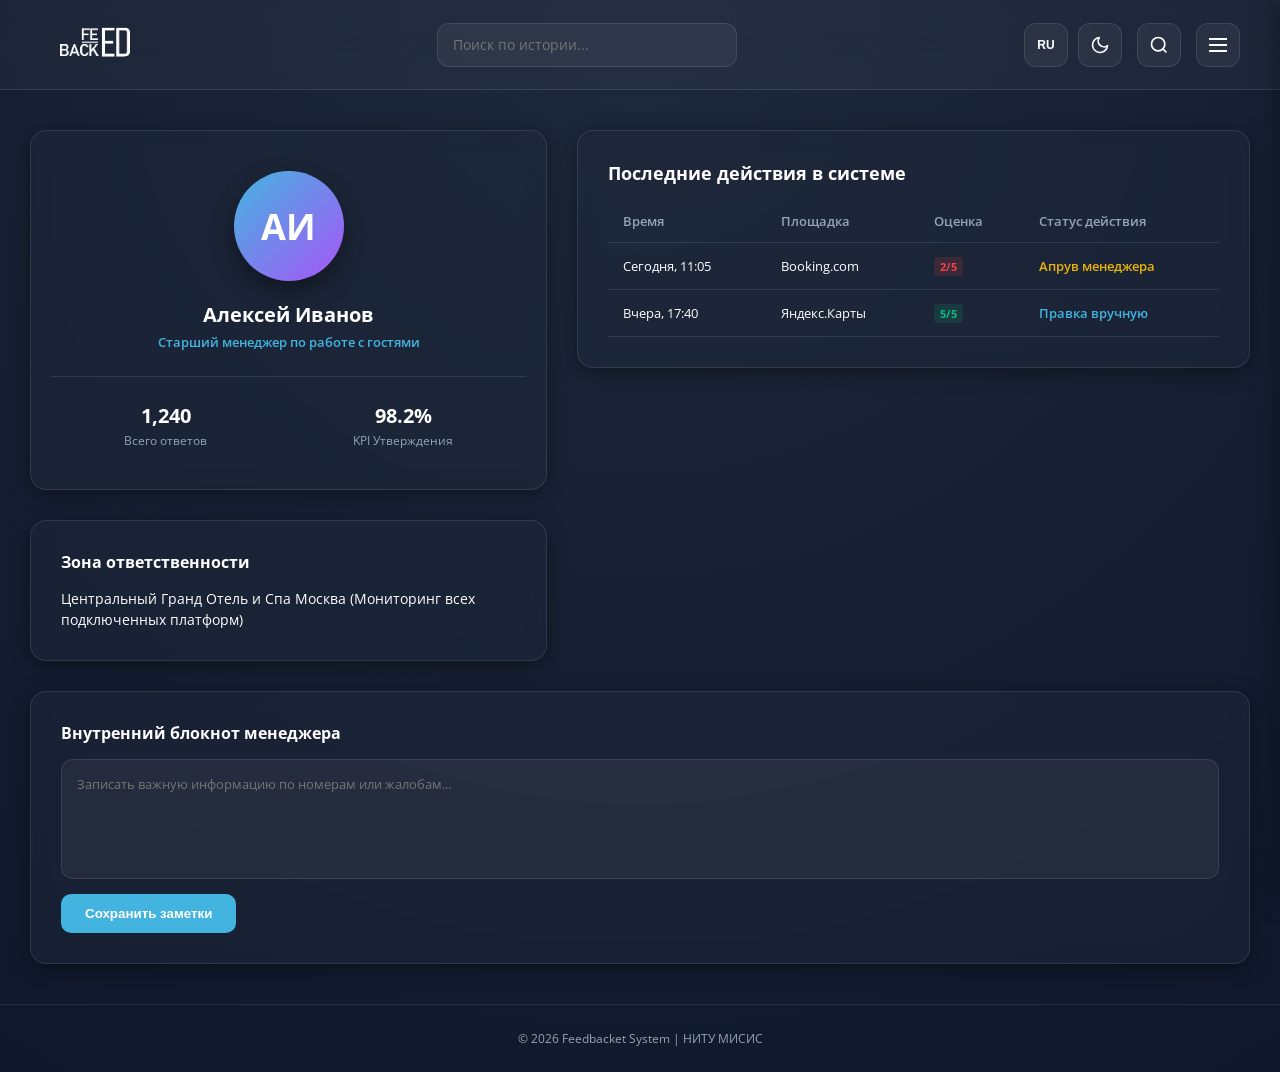
==== account.html @ 24fef032 "Полная проработка и переработка сайта. Добавлены все окна и функциональные блоки и активности. Далее" ====
<!DOCTYPE html>
<html lang="ru">
<head>
    <meta charset="UTF-8">
    <meta name="viewport" content="width=device-width, initial-scale=1.0">
    <link rel="stylesheet" href="styles.css" />
    <link rel="preconnect" href="https://fonts.googleapis.com">
    <link rel="preconnect" href="https://fonts.gstatic.com" crossorigin>
    <link href="https://fonts.googleapis.com/css2?family=Open+Sans:ital,wght@0,300..800;1,300..800&display=swap" rel="stylesheet">
    <title>Feedbacket | Личный кабинет</title>
</head>
<body class="Main_part">

    <div class="sidebar" id="sidebarMenu">
        <div class="sidebar-header">
            <span class="sidebar-title" data-en="Navigation" data-ru="Навигация">Навигация</span>
            <button class="close-sidebar-btn" id="closeSidebar">&times;</button>
        </div>
        <ul class="sidebar-links">
            <li><a href="index.html" data-en="Home" data-ru="Главная">Главная</a></li>
            <li><a href="workspace.html" data-en="Manager Workspace" data-ru="Рабочее окно менеджера">Рабочее окно менеджера</a></li>
            <li><a href="account.html" class="active" data-en="Manager Account" data-ru="Аккаунт менеджера">Аккаунт менеджера</a></li>
            <li><a href="settings.html" data-en="Application Settings" data-ru="Настройки приложения">Настройки приложения</a></li>
            <li class="sidebar-divider"></li>
            <li><a href="#" class="logout-link" data-en="Logout" data-ru="Выход">Выход</a></li>
        </ul>
    </div>

    <div class="main-content-wrapper" id="contentWrapper">
        <section class="Upside_line">
            <div class="Upside_line_logo">
                <a href="index.html">
                    <img class="Upside_line_logo_image" id="logoImg" src="all_styles/logo-white.png" alt="Логотип">
                </a>
            </div>
            <div class="Search_container" id="searchContainer">
                <input type="text" class="Search_input" id="searchInput" placeholder="Поиск по истории...">
            </div>
            <div class="Upside_menu">
                <div class="Other_menu">
                    <div class="Language_menu"><button class="Languge_menu_icon" id="LangBtn"><span class="lang-text">RU</span></button></div>
                    <div class="Theme_menu">
                        <button class="Theme_menu_icon" id="ThemBtn" title="Изменить тему">
                            <span id="themeIcon" style="display: flex; align-items: center; justify-content: center; width: 20px; height: 20px;"></span>
                        </button>
                    </div>
                </div>
                <div class="Searching_menu">
                    <button class="Searching_menu_button" id="searchBtn">
                        <svg class="search-icon-svg" viewBox="0 0 24 24" fill="none" stroke="currentColor" stroke-width="2">
                            <circle cx="11" cy="11" r="8"></circle>
                            <line x1="21" y1="21" x2="16.65" y2="16.65"></line>
                        </svg>
                    </button>
                </div>
                <div class="Upside_line_menu"><button class="Upside_line_menu_button" id="menuBtn"><span></span><span></span><span></span></button></div>
            </div>
        </section>

        <main class="account-grid">
            <div style="display: flex; flex-direction: column; gap: 30px;">
                <div class="profile-meta-block card-bg-styled">
                    <div class="avatar-frame">АИ</div>
                    <h2 data-en="Alex Ivanov" data-ru="Алексей Иванов">Алексей Иванов</h2>
                    <div class="profile-role-tag" data-en="Senior Guest Relations Manager" data-ru="Старший менеджер по работе с гостями">Старший менеджер по работе с гостями</div>
                    
                    <div class="profile-stats-row">
                        <div class="p-stat-item">
                            <span>1,240</span>
                            <p data-en="Total Checked" data-ru="Всего ответов">Всего ответов</p>
                        </div>
                        <div class="p-stat-item">
                            <span>98.2%</span>
                            <p data-en="Approval Rate" data-ru="KPI Утверждения">KPI Утверждения</p>
                        </div>
                    </div>
                </div>

                <div class="card-bg-styled">
                    <h3 style="margin:0 0 15px 0; font-size:16px;" data-en="Assigned Otel Zone" data-ru="Зона ответственности">Зона ответственности</h3>
                    <p style="font-size:14px; margin:0; line-height:1.5;" data-en="Central Grand Hotel & Spa Moscow (All platforms monitoring active)" data-ru="Центральный Гранд Отель и Спа Москва (Мониторинг всех подключенных платформ)">Центральный Гранд Отель и Спа Москва (Мониторинг всех подключенных платформ)</p>
                </div>
            </div>

            <div style="display: flex; flex-direction: column; gap: 30px;">
                <div class="card-bg-styled">
                    <h2 style="margin: 0 0 15px 0; font-size: 18px;" data-en="Recent Log Activity" data-ru="Последние действия в системе">Последние действия в системе</h2>
                    <div class="table-responsive-container">
                        <table class="history-logs-table">
                            <thead>
                                <tr>
                                    <th data-en="Time" data-ru="Время">Время</th>
                                    <th data-en="Platform" data-ru="Площадка">Площадка</th>
                                    <th data-en="Rating" data-ru="Оценка">Оценка</th>
                                    <th data-en="Action" data-ru="Статус действия">Статус действия</th>
                                </tr>
                            </thead>
                            <tbody>
                                <tr>
                                    <td>Сегодня, 11:05</td>
                                    <td>Booking.com</td>
                                    <td><span class="rating-badge negative">2/5</span></td>
                                    <td><span class="status-indicator-text" style="color: #eab308;" data-en="Manual Approved" data-ru="Апрув менеджера">Апрув менеджера</span></td>
                                </tr>
                                <tr>
                                    <td>Вчера, 17:40</td>
                                    <td>Яндекс.Карты</td>
                                    <td><span class="rating-badge positive">5/5</span></td>
                                    <td><span class="status-indicator-text" style="color: #43b4e0;" data-en="Edited Manually" data-ru="Правка вручную">Правка вручную</span></td>
                                </tr>
                            </tbody>
                        </table>
                    </div>
                </div>
            </div>

            <div class="notes-panel card-bg-styled" style="grid-column: 1 / -1;">
                <h2 data-en="Manager Quick Notes" data-ru="Внутренний блокнот менеджера">Внутренний блокнот менеджера</h2>
                <textarea class="notepad-input" placeholder="Записать важную информацию по номерам или жалобам..." data-en-placeholder="Write important internal notes here..."></textarea>
                <button class="save-notes-btn" data-en="Save Notes" data-ru="Сохранить заметки">Сохранить заметки</button>
            </div>
        </main>

        <footer class="main-footer">
            <div>&copy; 2026 Feedbacket System | НИТУ МИСИС</div>
        </footer>
    </div>

    <script src="logic.js"></script>
</body>
</html>
---- styles.css ----
/* Базовые переменные тем */
:root { --transition-speed: 0.4s; }

[data-theme="dark"] {
    --bg-gradient: radial-gradient(circle at top, #1e293b 0%, #0f172a 100%);
    --header-bg: rgba(255, 255, 255, 0.03);
    --header-border: rgba(255, 255, 255, 0.1);
    --text-color: #ffffff;
    --text-muted: #94a3b8;
    --card-bg: rgba(30, 41, 59, 0.5);
    --border-color: rgba(255, 255, 255, 0.1);
    --sidebar-bg: #0f172a;
    --input-bg: rgba(255, 255, 255, 0.05);
    --button-bg: #43b4e0;
    --shadow-color: rgba(0, 0, 0, 0.4);
    --dropdown-bg: #1e293b;
    --item-hover: rgba(255, 255, 255, 0.03);
}

[data-theme="light"] {
    --bg-gradient: radial-gradient(circle at top, #f8fafc 0%, #e2e8f0 100%);
    --header-bg: rgba(0, 0, 0, 0.02);
    --header-border: rgba(0, 0, 0, 0.08);
    --text-color: #0f172a;
    --text-muted: #64748b;
    --card-bg: rgba(255, 255, 255, 0.7);
    --border-color: rgba(0, 0, 0, 0.08);
    --sidebar-bg: #ffffff;
    --input-bg: rgba(0, 0, 0, 0.03);
    --button-bg: #0284c7;
    --shadow-color: rgba(15, 23, 42, 0.08);
    --dropdown-bg: #ffffff;
    --item-hover: rgba(0, 0, 0, 0.02);
}

body.Main_part {
    margin: 0;
    padding: 0;
    background: var(--bg-gradient);
    color: var(--text-color);
    font-family: 'Open Sans', sans-serif;
    min-height: 100vh;
    display: flex;
    transition: background var(--transition-speed), color var(--transition-speed);
    overflow-x: hidden;
}

/* Контейнер обертка */
.main-content-wrapper {
    flex: 1;
    display: flex;
    flex-direction: column;
    min-height: 100vh;
    transition: transform var(--transition-speed) ease;
    width: 100%;
}

/* Шапка приложения */
.Upside_line {
    display: flex;
    align-items: center;
    justify-content: space-between;
    background: var(--header-bg);
    backdrop-filter: blur(20px);
    -webkit-backdrop-filter: blur(20px);
    height: 90px;
    border-bottom: 1px solid var(--header-border);
    box-sizing: border-box;
    position: sticky;
    top: 0;
    z-index: 100;
    padding: 0 40px;
}

.Upside_line_logo_image {
    height: 110px;
    width: auto;
}

.Upside_menu {
    display: flex;
    align-items: center;
    gap: 15px;
}

.Other_menu {
    display: flex;
    align-items: center;
    gap: 10px;
}

/* Кнопки меню */
.Languge_menu_icon, .Theme_menu_icon, .Searching_menu_button, .Upside_line_menu_button {
    background: var(--input-bg);
    border: 1px solid var(--border-color);
    border-radius: 12px;
    cursor: pointer;
    display: flex;
    align-items: center;
    justify-content: center;
    transition: all 0.2s ease;
    color: var(--text-color);
}

.Languge_menu_icon { width: 44px; height: 44px; font-weight: 700; font-size: 12px; }
.Theme_menu_icon { width: 44px; height: 44px; background-image: none !important; }
.Searching_menu_button { width: 44px; height: 44px; }

.Languge_menu_icon:hover, .Theme_menu_icon:hover, .Searching_menu_button:hover {
    border-color: var(--button-bg);
    background: var(--item-hover);
}

.search-icon-svg { width: 20px; height: 20px; }

/* Бургер меню */
.Upside_line_menu_button {
    width: 44px;
    height: 44px;
    flex-direction: column;
    gap: 4px;
}

.Upside_line_menu_button span {
    display: block;
    width: 18px;
    height: 2px;
    background: var(--text-color);
    transition: 0.3s;
}

/* Поиск */
.Search_container {
    position: relative;
    width: 300px;
    transition: all 0.3s ease;
}

.Search_input {
    width: 100%;
    height: 44px;
    background: var(--input-bg);
    border: 1px solid var(--border-color);
    border-radius: 12px;
    padding: 0 15px;
    box-sizing: border-box;
    color: var(--text-color);
    font-family: inherit;
    font-size: 14px;
    outline: none;
    transition: all 0.2s;
}

.Search_input:focus { border-color: var(--button-bg); }

@media (max-width: 768px) {
    .Search_container { display: none; }
    .Search_container.active { display: block; position: absolute; left: 40px; top: 95px; width: calc(100% - 80px); z-index: 101; }
}

/* Сайдбар */
.sidebar {
    width: 260px;
    height: 100vh;
    background: var(--sidebar-bg);
    position: fixed;
    top: 0;
    right: -260px; /* Изначально прячем его за ПРАВУЮ границу экрана вместо left */
    z-index: 9999;
    padding: 25px;
    box-sizing: border-box;
    display: flex;
    flex-direction: column;
    transition: right var(--transition-speed) ease; /* Меняем анимацию на отслеживание свойства right */
    box-shadow: -5px 0 25px rgba(0, 0, 0, 0.3);
}

.sidebar.active { right: 0; }
body.sidebar-open { overflow: hidden; }

.sidebar-header {
    padding: 30px;
    display: flex;
    align-items: center;
    justify-content: space-between;
    border-bottom: 1px solid var(--border-color);
}

.sidebar-title { font-weight: 700; font-size: 18px; color: var(--text-color); }
.close-sidebar-btn { background: none; border: none; font-size: 28px; color: var(--text-muted); cursor: pointer; }

.sidebar-links { list-style: none; padding: 20px; margin: 0; display: flex; flex-direction: column; gap: 8px; }
.sidebar-links a {
    display: block;
    padding: 14px 20px;
    color: var(--text-muted);
    text-decoration: none;
    border-radius: 12px;
    font-weight: 600;
    font-size: 14px;
    transition: all 0.2s;
}

.sidebar-links a:hover, .sidebar-links a.active { background: var(--input-bg); color: var(--text-color); }
.sidebar-links a.active { border-left: 4px solid var(--button-bg); border-radius: 0 12px 12px 0; }
.sidebar-divider { height: 1px; background: var(--border-color); margin: 15px 0; }
.logout-link:hover { color: #ef4444 !important; }

/* Карточки */
.card-bg-styled {
    background: var(--card-bg);
    border: 1px solid var(--border-color);
    border-radius: 16px;
    padding: 30px;
    box-shadow: 0 4px 20px var(--shadow-color);
    backdrop-filter: blur(10px);
    -webkit-backdrop-filter: blur(10px);
    box-sizing: border-box;
}

/* ГЛАВНАЯ СТРАНИЦА */
.dashboard-grid { padding: 40px 30px; display: flex; flex-direction: column; gap: 30px; }
.dashboard-split { display: grid; grid-template-columns: 1.6fr 1fr; gap: 30px; }

/* Слайдер новостей */
.news-slider-container { position: relative; height: 380px; border-radius: 16px; overflow: hidden; box-shadow: 0 10px 30px var(--shadow-color); }
.slide { position: absolute; width: 100%; height: 100%; opacity: 0; transition: opacity 0.8s ease-in-out; display: flex; align-items: flex-end; padding: 40px; box-sizing: border-box; z-index: 1; }
.slide.active { opacity: 1; z-index: 2; }
.slide-bg { position: absolute; top:0; left:0; width:100%; height:100%; background-size: cover; background-position: center; transition: transform 1.5s ease-out; }
.slide:hover .slide-bg { transform: scale(1.04); }
.slide-content { position: relative; z-index: 3; color: white; max-width: 600px; }
.badge { background: var(--button-bg); padding: 6px 14px; border-radius: 6px; font-size: 11px; font-weight: 700; text-transform: uppercase; letter-spacing: 0.5px; }
.slide-content h2 { font-size: 28px; margin: 15px 0 10px 0; font-weight: 700; text-shadow: 0 2px 10px rgba(0,0,0,0.5); }
.slide-content p { color: #cbd5e1; font-size: 14px; margin: 0 0 20px 0; }
.read-more { display: inline-block; padding: 10px 22px; background: white; color: #0f172a; text-decoration: none; border-radius: 10px; font-weight: 600; font-size: 13px; transition: 0.2s; }
.read-more:hover { opacity: 0.9; }

.timer-line { position: absolute; bottom: 0; left: 0; width: 100%; height: 4px; background: rgba(255,255,255,0.2); z-index: 10; }
.timer-progress { width: 0%; height: 100%; background: var(--button-bg); }

/* Блок аналитики */
.analytics-preview-block { display: flex; flex-direction: column; gap: 20px; }
.stat-row-item { display: flex; align-items: center; justify-content: space-between; padding: 15px 0; border-bottom: 1px solid var(--border-color); }
.stat-row-item:last-child { border: none; }
.stat-label-text { font-size: 14px; color: var(--text-muted); }
.stat-value-digits { font-size: 18px; font-weight: 700; }

.sentiment-bar-wrapper { display: flex; flex-direction: column; gap: 8px; margin-top: 10px; }
.sentiment-bar-line { display: flex; height: 12px; border-radius: 6px; overflow: hidden; }
.bar-segment { height: 100%; }
.bar-segment.pos { background: #10b981; }
.bar-segment.neu { background: #64748b; }
.bar-segment.neg { background: #ef4444; }
.sentiment-legends { display: flex; justify-content: space-between; font-size: 12px; color: var(--text-muted); }

/* Метрики */
.efficiency-grid { display: grid; grid-template-columns: repeat(auto-fit, minmax(200px, 1fr)); gap: 25px; margin-top: 20px; }
.eff-item { background: var(--input-bg); padding: 20px; border-radius: 14px; border: 1px solid var(--border-color); }
.eff-num { font-size: 24px; font-weight: 800; color: var(--button-bg); display: block; margin-bottom: 5px; }
.eff-item p { margin: 0; font-size: 13px; color: var(--text-muted); }

/* РАБОЧЕЕ ОКНО МЕНЕДЖЕРА */
.workspace-split { display: flex; gap: 30px; padding: 40px 30px; flex: 1; }
.reviews-list-panel { width: 350px; flex-shrink: 0; transition: all 0.3s ease; display: flex; flex-direction: column; gap: 20px; }
.reviews-list-panel.collapsed { width: 0; overflow: hidden; padding: 0; border: none; opacity: 0; }

.panel-header-flex { display: flex; align-items: center; justify-content: space-between; margin-bottom: 10px; }
.panel-header-flex h2 { margin: 0; font-size: 18px; font-weight: 700; }
.collapse-btn { background: none; border: none; color: var(--text-muted); cursor: pointer; font-size: 16px; }

.queue-scroll-container { display: flex; flex-direction: column; gap: 12px; overflow-y: auto; max-height: 600px; padding-right: 5px; }
.review-queue-card { background: var(--input-bg); border: 1px solid var(--border-color); border-radius: 12px; padding: 15px; cursor: pointer; transition: all 0.2s; }
.review-queue-card:hover, .review-queue-card.active { border-color: var(--button-bg); background: var(--item-hover); }
.review-queue-card.active { box-shadow: 0 0 15px rgba(67, 180, 224, 0.15); }

.card-top-meta { display: flex; justify-content: space-between; font-size: 11px; color: var(--text-muted); margin-bottom: 8px; }
.card-author-name { font-weight: 700; font-size: 14px; margin-bottom: 5px; }
.card-text-preview { font-size: 12px; color: var(--text-muted); display: -webkit-box; -webkit-line-clamp: 2; -webkit-box-orient: vertical; overflow: hidden; }

.rating-badge { padding: 2px 6px; border-radius: 4px; font-weight: 700; font-size: 11px; }
.rating-badge.positive { background: rgba(16, 185, 129, 0.15); color: #10b981; }
.rating-badge.negative { background: rgba(239, 68, 68, 0.15); color: #ef4444; }

.main-editor-panel { flex: 1; display: flex; flex-direction: column; gap: 25px; }
.view-header-row { display: flex; align-items: center; gap: 15px; }
.toggle-panel-trigger { background: var(--input-bg); border: 1px solid var(--border-color); width: 40px; height: 40px; border-radius: 10px; cursor: pointer; color: var(--text-color); }

.original-review-display { background: var(--input-bg); border: 1px solid var(--border-color); border-radius: 12px; padding: 20px; }
.review-full-text { font-size: 14px; line-height: 1.6; margin-top: 15px; }

.ai-header { display: flex; justify-content: space-between; align-items: center; }
.ai-header h2 { font-size: 16px; font-weight: 700; margin: 0; }
.regenerate-btn { background: none; border: 1px solid var(--border-color); color: var(--text-muted); padding: 6px 14px; border-radius: 8px; font-size: 12px; font-weight: 600; cursor: pointer; transition: 0.2s; }
.regenerate-btn:hover { border-color: var(--button-bg); color: var(--text-color); }

.ai-textarea { width: 100%; height: 160px; background: var(--input-bg); border: 1px solid var(--border-color); border-radius: 12px; color: var(--text-color); padding: 15px; box-sizing: border-box; font-family: inherit; font-size: 14px; line-height: 1.6; resize: none; outline: none; margin: 15px 0; transition: border-color 0.2s; }
.ai-textarea:focus { border-color: var(--button-bg); }

.editor-actions { display: flex; gap: 15px; }
.action-btn { padding: 12px 24px; border-radius: 10px; font-weight: 600; font-size: 14px; cursor: pointer; border: none; transition: all 0.2s; }
.action-btn.primary { background: var(--button-bg); color: white; }
.action-btn.secondary { background: var(--input-bg); color: var(--text-color); border: 1px solid var(--border-color); }
.action-btn:hover { opacity: 0.9; }

/* АККАУНТ МЕНЕДЖЕРА */
.account-grid { display: grid; grid-template-columns: 1fr 1.3fr; gap: 30px; padding: 40px 30px; }
.profile-meta-block { display: flex; flex-direction: column; align-items: center; text-align: center; padding: 40px 20px; }
.avatar-frame { width: 110px; height: 110px; border-radius: 50%; background: linear-gradient(135deg, var(--button-bg), #a855f7); display: flex; align-items: center; justify-content: center; font-size: 36px; font-weight: 700; color: white; margin-bottom: 20px; box-shadow: 0 10px 25px var(--shadow-color); }
.profile-meta-block h2 { margin: 0 0 5px 0; font-size: 20px; font-weight: 700; }
.profile-role-tag { font-size: 13px; color: var(--button-bg); font-weight: 600; margin-bottom: 25px; }

.profile-stats-row { display: flex; width: 100%; justify-content: space-around; border-top: 1px solid var(--border-color); padding-top: 25px; }
.p-stat-item span { font-size: 20px; font-weight: 700; display: block; color: var(--text-color); }
.p-stat-item p { margin: 3px 0 0 0; font-size: 12px; color: var(--text-muted); }

.table-responsive-container { overflow-x: auto; margin-top: 15px; }
.history-logs-table { width: 100%; border-collapse: collapse; text-align: left; font-size: 13px; }
.history-logs-table th { padding: 12px 15px; color: var(--text-muted); font-weight: 600; border-bottom: 1px solid var(--border-color); }
.history-logs-table td { padding: 14px 15px; border-bottom: 1px solid var(--border-color); color: var(--text-color); }
.status-indicator-text { font-weight: 600; }

.notes-panel { display: flex; flex-direction: column; gap: 15px; }
.notes-panel h2 { margin: 0; font-size: 16px; font-weight: 700; }
.notepad-input { width: 100%; height: 120px; background: var(--input-bg); border: 1px solid var(--border-color); border-radius: 12px; color: var(--text-color); padding: 15px; box-sizing: border-box; font-family: inherit; resize: none; outline: none; transition: border-color 0.2s; }
.notepad-input:focus { border-color: var(--button-bg); }
.save-notes-btn, .save-settings-btn { background: var(--button-bg); color: #fff; border: none; padding: 12px 24px; border-radius: 10px; font-weight: 600; cursor: pointer; display: inline-block; width: fit-content; transition: 0.2s; }
.save-notes-btn:hover, .save-settings-btn:hover { opacity: 0.9; }

/* Подвал */
.main-footer { padding: 25px 40px; text-align: center; font-size: 12px; color: var(--text-muted); border-top: 1px solid var(--header-border); margin-top: auto; }

@media (max-width: 900px) {
    .dashboard-split, .workspace-split, .account-grid { flex-direction: column; grid-template-columns: 1fr; }
    .reviews-list-panel { width: 100%; }
}

/* --- ПОЛНОЕ ИСПРАВЛЕНИЕ НАЛОЖЕНИЯ ВЫПАДАЮЩИХ ОКОН --- */
.custom-select-group {
    position: relative !important; /* Создает изолированный контекст для абсолютного дочернего dropdown */
    display: flex;
    flex-direction: column;
    width: 100%;
    margin-bottom: 5px;
}

.custom-select-group label {
    font-size: 13px;
    color: var(--text-muted);
    font-weight: 600;
    display: block;
    margin-bottom: 8px;
}

.select-trigger {
    height: 46px;
    background: var(--input-bg);
    border: 1px solid var(--border-color);
    border-radius: 10px;
    display: flex;
    align-items: center;
    justify-content: space-between;
    padding: 0 15px;
    cursor: pointer;
    font-size: 14px;
    transition: border-color 0.2s;
}

.select-trigger:hover { border-color: var(--button-bg); }
.arrow-indicator { font-size: 10px; color: var(--text-muted); transition: transform 0.2s; }
.select-trigger.open .arrow-indicator { transform: rotate(180deg); }

.custom-dropdown-box {
    position: absolute !important;
    top: calc(100% + 4px) !important; /* Выпадает строго под рамкой триггера */
    left: 0;
    width: 100%;
    background: var(--dropdown-bg);
    border: 1px solid var(--border-color);
    border-radius: 10px;
    box-shadow: 0 10px 25px rgba(0,0,0,0.2);
    z-index: 999 !important; /* Ложится поверх любых карт, полей и футеров */
    display: none;
    overflow: hidden;
    padding: 5px 0;
    box-sizing: border-box;
}

.custom-dropdown-box.active { display: block !important; animation: fadeIn 0.2s ease; }
.dropdown-option { padding: 12px 15px; font-size: 14px; cursor: pointer; transition: background 0.2s; color: var(--text-color); }
.dropdown-option:hover { background: var(--item-hover); }
.dropdown-option.active { background: var(--input-bg); color: var(--button-bg); font-weight: 600; }

.settings-form-flex { display: flex; flex-direction: column; gap: 20px; }

@keyframes fadeIn {
    from { opacity: 0; transform: translateY(-5px); }
    to { opacity: 1; transform: translateY(0); }
}

body.sidebar-open .main-content-wrapper,
body.sidebar-open .Main_window {
    transform: translateX(-260px);
}
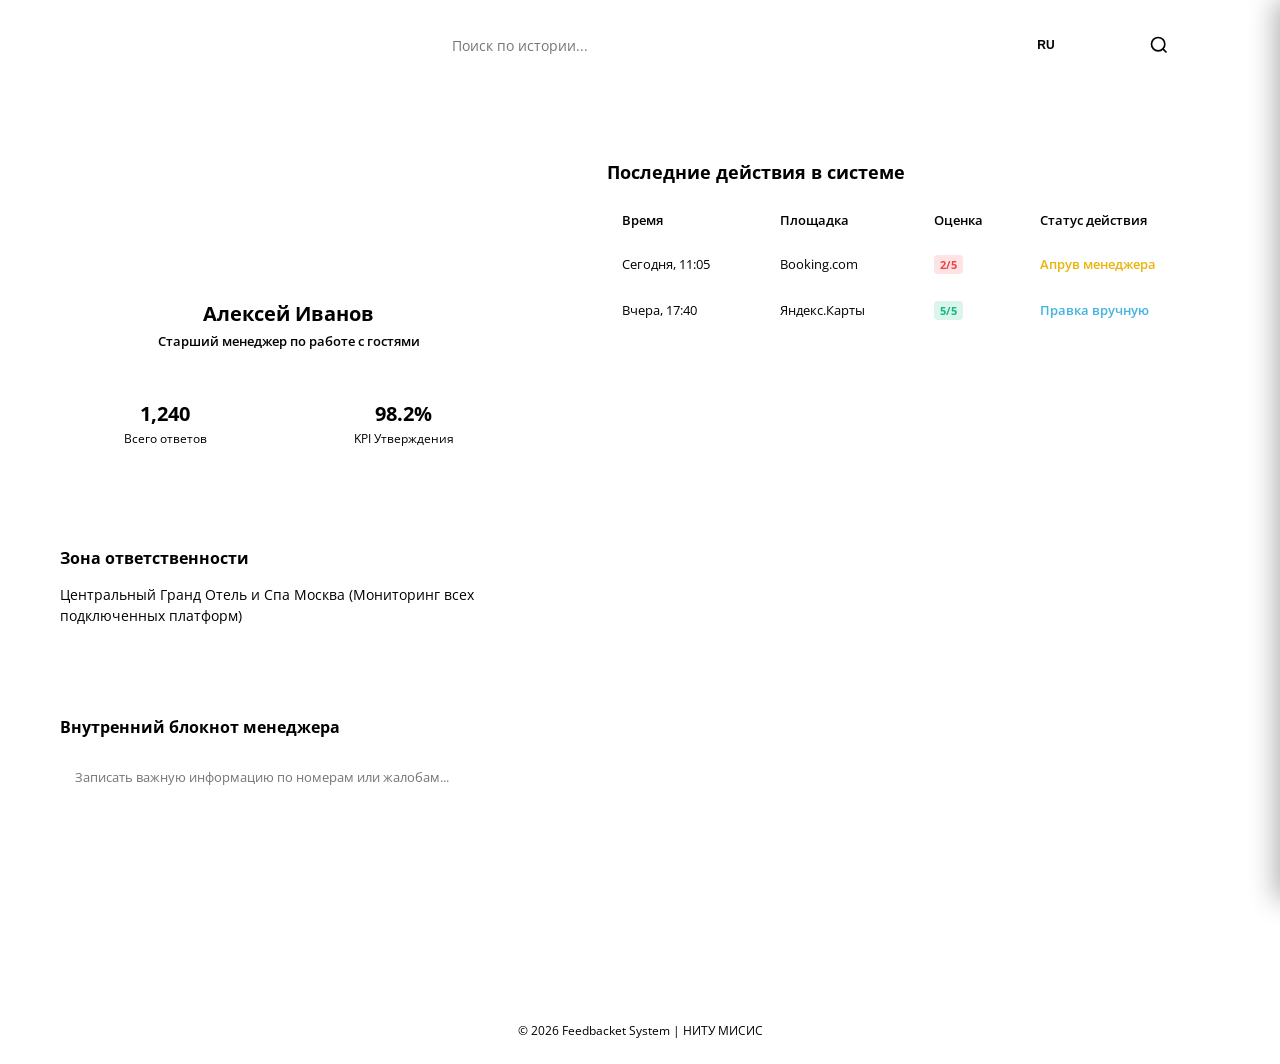
==== commit 98bfd6ad: "Add proxy support and update CSS selectors for web scraping - Implemented proxy support in BaseParse" ====
--- a/account.html
+++ b/account.html
@@ -3,7 +3,7 @@
 <head>
     <meta charset="UTF-8">
     <meta name="viewport" content="width=device-width, initial-scale=1.0">
-    <link rel="stylesheet" href="styles.css" />
+    <link rel="stylesheet" href="styles.css">
     <link rel="preconnect" href="https://fonts.googleapis.com">
     <link rel="preconnect" href="https://fonts.gstatic.com" crossorigin>
     <link href="https://fonts.googleapis.com/css2?family=Open+Sans:ital,wght@0,300..800;1,300..800&display=swap" rel="stylesheet">
@@ -30,7 +30,7 @@
         <section class="Upside_line">
             <div class="Upside_line_logo">
                 <a href="index.html">
-                    <img class="Upside_line_logo_image" id="logoImg" src="all_styles/logo-white.png" alt="Логотип">
+                    <img class="Upside_line_logo_image" id="logoImg" src="../img/logo-white.png" alt="Логотип">
                 </a>
             </div>
             <div class="Search_container" id="searchContainer">
@@ -126,6 +126,6 @@
         </footer>
     </div>
 
-    <script src="logic.js"></script>
+    <script src="../js/logic.js"></script>
 </body>
 </html>
--- a/styles.css
+++ b/styles.css
@@ -340,7 +340,7 @@
     display: flex;
     flex-direction: column;
     width: 100%;
-    margin-bottom: 5px;
+    margin-bottom: 15px;
 }
 
 .custom-select-group label {
@@ -377,7 +377,7 @@
     background: var(--dropdown-bg);
     border: 1px solid var(--border-color);
     border-radius: 10px;
-    box-shadow: 0 10px 25px rgba(0,0,0,0.2);
+    box-shadow: 0 10px 25px var(--shadow-color);
     z-index: 999 !important; /* Ложится поверх любых карт, полей и футеров */
     display: none;
     overflow: hidden;
